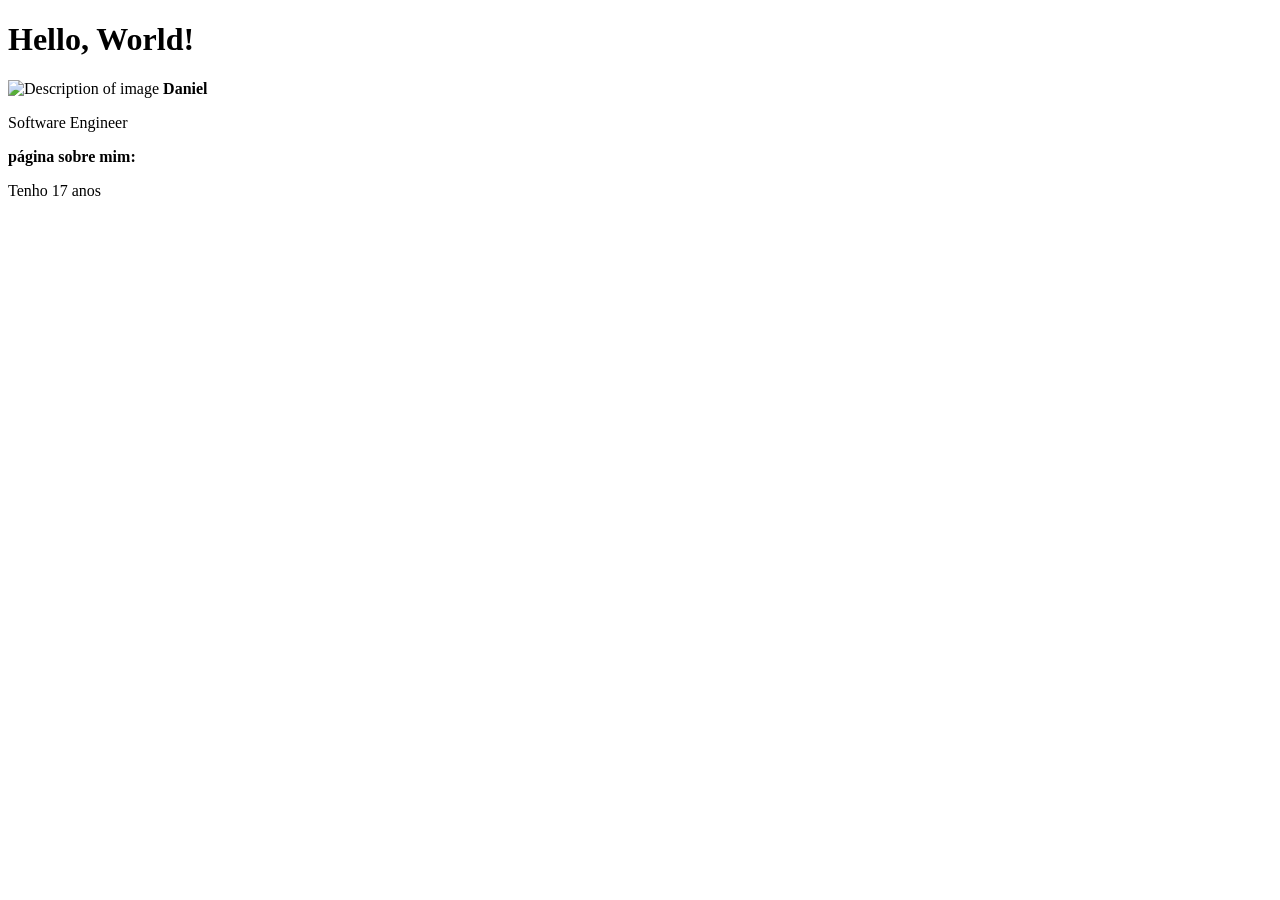
==== index.html @ 21ef90a6 "commit.1" ====
<!DOCTYPE html>
<html lang="en">
<head>
    <meta charset="UTF-8">
    <meta name="viewport" content="width=device-width, initial-scale=1.0">
    <title>Document</title>

    <h1>Hello, World!</h1>

    <div class="banner">
        <div class="content">
                <div class="left">
                    <img src="image.jpg" alt="Description of image">
                    <strong>Daniel</strong>
                    <p>Software Engineer</p>
                    <div class=""right">
                        <strong>página sobre mim: </strong>
                        <p>Tenho 17 anos</p>
    </div>
</head>
<body>
    
</body>
</html>
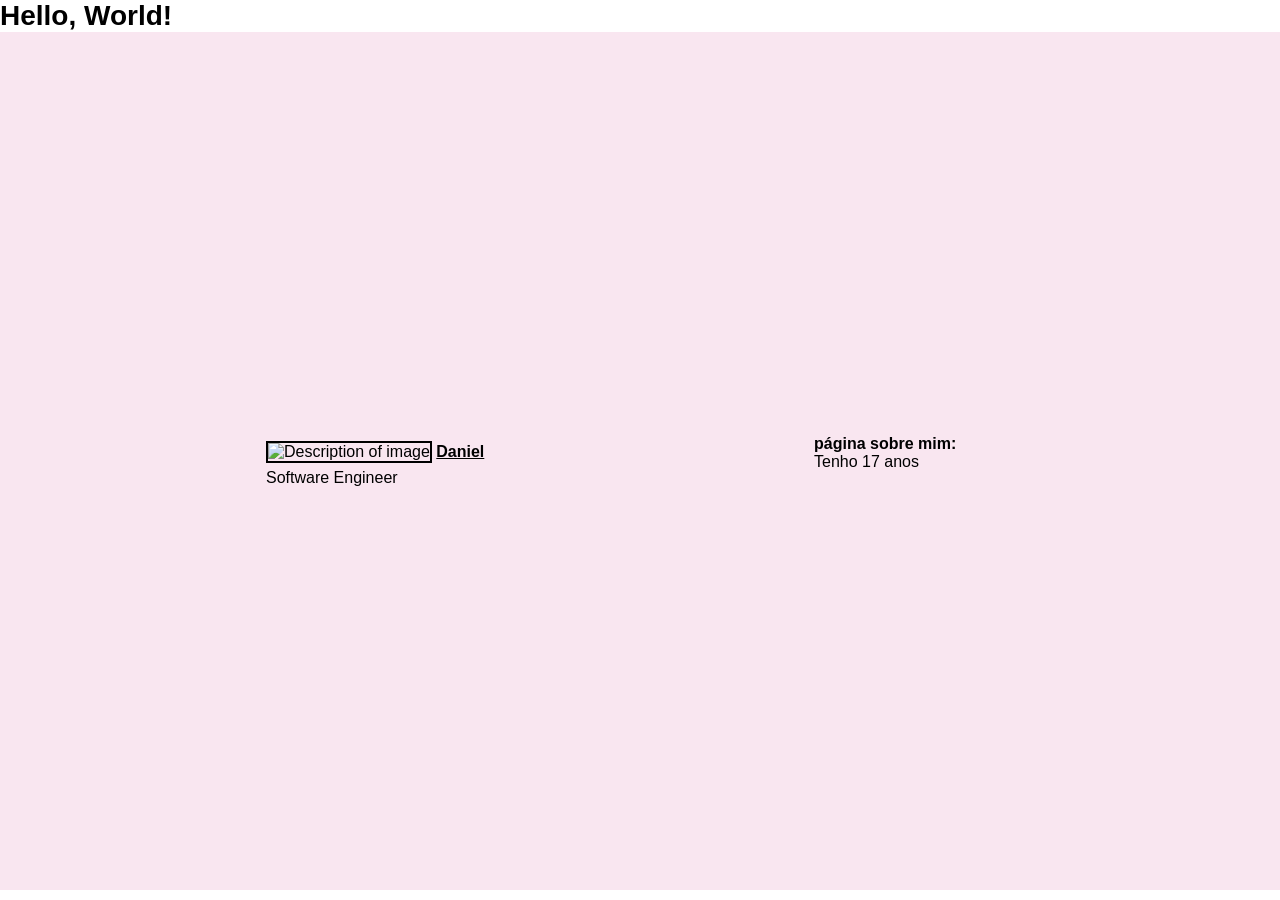
==== commit d53df62f: "commit.2" ====
--- a/index.html
+++ b/index.html
@@ -1,24 +1,25 @@
 <!DOCTYPE html>
-<html lang="en">
+<html lang="pt-BR">
 <head>
     <meta charset="UTF-8">
     <meta name="viewport" content="width=device-width, initial-scale=1.0">
     <title>Document</title>
-
+    <link rel="stylesheet" href="style.css">
+</head>
+<body>
     <h1>Hello, World!</h1>
-
     <div class="banner">
         <div class="content">
-                <div class="left">
-                    <img src="image.jpg" alt="Description of image">
-                    <strong>Daniel</strong>
-                    <p>Software Engineer</p>
-                    <div class=""right">
-                        <strong>página sobre mim: </strong>
-                        <p>Tenho 17 anos</p>
+            <div class="left">
+                <img src="image.jpg" alt="Description of image">
+                <strong>Daniel</strong>
+                <p>Software Engineer</p>
+            </div>
+            <div class="right">
+                <strong>página sobre mim: </strong>
+                <p>Tenho 17 anos</p>
+            </div>
+        </div>
     </div>
-</head>
-<body>
-    
 </body>
 </html>
--- a/style.css
+++ b/style.css
@@ -0,0 +1,79 @@
+* {
+    box-sizing: border-box;
+    padding: 0px;
+    margin: 0px;
+}
+
+body {
+    background-color: #ffffff;
+    font-family: 'Montserrat', sans-serif;
+
+    overflow-x: hidden;
+
+}
+
+@media screen and (max-width: 600px) {
+    body {
+        background-color: #f0f0f0;
+    }
+}
+
+h1, h2, h3, h4, h5, h6 {
+    font: 700 1.75rem 'Montserrat', sans-serif;
+}
+
+nav {
+    padding: 0.625rem 0;
+    margin: 0 auto;
+    display: flex;
+    justify-content: space-between;
+    width: 100%;
+    max-width: 720px;
+
+}
+
+nav > h1 {
+    width: 24rem;
+    font-size: 1.25rem;
+}
+
+nav > ul {
+    display: flex;
+    height: 100%;
+    align-self: center;
+    justify-content: space-between;
+}
+
+.banner {
+    min-height: calc(100vh - 2.625rem);
+    width: 100%;
+    background-color: #f9e6f0;
+    display: flex;
+    justify-content: center;
+    align-items: center;
+}
+
+.banner img {
+    width: 12.5rem;
+    border: 2px solid #000;
+}
+
+.banner .content .left strong {
+    display: inline-flex;
+    margin: 0.5rem 0;
+    text-decoration: underline;
+}
+
+.banner .content {
+    width: 100%;
+    max-width: 780px;
+    gap: 4rem;
+    padding: 1rem;
+
+    display: flex;
+    justify-content: space-between;
+}
+
+.banner .content .right {
+    min-width: 12.5rem;
+}
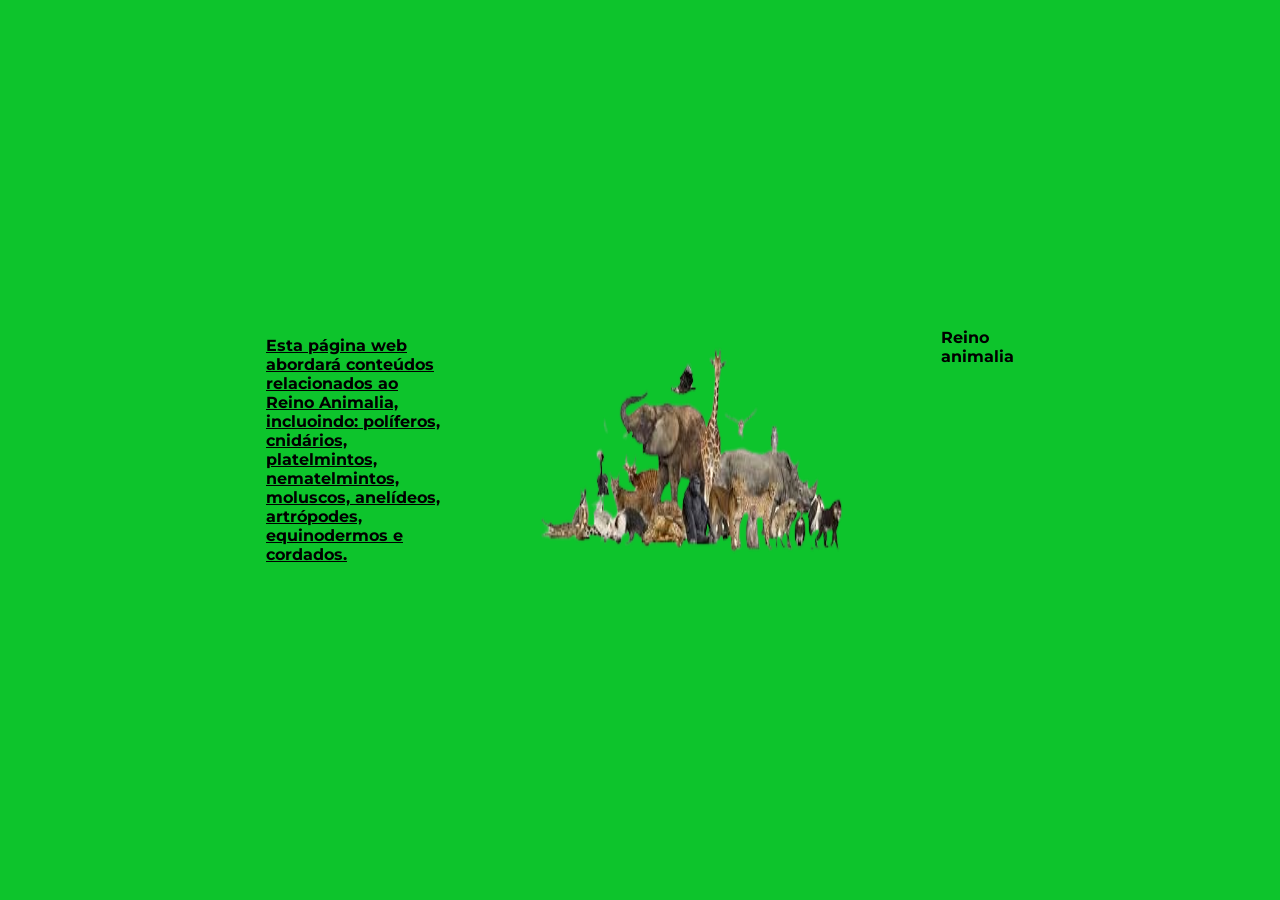
==== commit 1f3cca44: "commit.3" ====
--- a/index.html
+++ b/index.html
@@ -4,21 +4,23 @@
     <meta charset="UTF-8">
     <meta name="viewport" content="width=device-width, initial-scale=1.0">
     <title>Document</title>
-    <link rel="stylesheet" href="style.css">
+    <link rel="stylesheet" href="./style.css" />
+    <link rel="preconnect" href="https://fonts.googleapis.com" />
+    <link rel="preconnect" href="https://fonts.gstatic.com" crossorigin />
+    <link href="https://fonts.googleapis.com/css2?family=Montserrat:ital,wght@0,100..900;1,100..900&display=swap" rel="stylesheet" />
 </head>
 <body>
-    <h1>Hello, World!</h1>
     <div class="banner">
         <div class="content">
             <div class="left">
-                <img src="image.jpg" alt="Description of image">
-                <strong>Daniel</strong>
-                <p>Software Engineer</p>
+                <strong>Esta página web abordará conteúdos relacionados ao Reino Animalia, incluoindo:
+                     políferos, cnidários, platelmintos, nematelmintos, moluscos, anelídeos, artrópodes, equinodermos e cordados. </strong>
+            </div>
+               <img src="reino-animal-sem-fundo.png" alt="Minha foto" />
+                <strong>Reino animalia</strong>
             </div>
             <div class="right">
-                <strong>página sobre mim: </strong>
-                <p>Tenho 17 anos</p>
-            </div>
+                
         </div>
     </div>
 </body>
--- a/style.css
+++ b/style.css
@@ -5,17 +5,31 @@
 }
 
 body {
-    background-color: #ffffff;
+    background-color: #FFF;
     font-family: 'Montserrat', sans-serif;
 
     overflow-x: hidden;
-
 }
 
-@media screen and (max-width: 600px) {
-    body {
-        background-color: #f0f0f0;
+@media screen and (max-width: 1080px) {
+    html {
+        font-size: 93.75%;
     }
+}
+
+@media screen and (max-width: 720px) {
+    html {
+        font-size: 87.5%;
+    }
+}
+
+button {
+    cursor: pointer;
+}
+
+a {
+    color: inherit;
+    text-decoration: none;
 }
 
 h1, h2, h3, h4, h5, h6 {
@@ -25,37 +39,47 @@
 nav {
     padding: 0.625rem 0;
     margin: 0 auto;
+
     display: flex;
     justify-content: space-between;
     width: 100%;
+    height: 2.625rem;
     max-width: 720px;
-
 }
 
 nav > h1 {
-    width: 24rem;
+    width: 20rem;
     font-size: 1.25rem;
 }
 
 nav > ul {
     display: flex;
+
+    width: 100%;
     height: 100%;
     align-self: center;
-    justify-content: space-between;
+    justify-content: space-evenly;
+}
+
+nav > ul > li 
+{
+    list-style: none;
 }
 
 .banner {
-    min-height: calc(100vh - 2.625rem);
+    min-height: 100vh;
     width: 100%;
-    background-color: #f9e6f0;
+    background-color: #0dc42c;
+    position: relative;
+
     display: flex;
+    align-items: center;
     justify-content: center;
-    align-items: center;
 }
 
 .banner img {
-    width: 12.5rem;
-    border: 2px solid #000;
+    width: 30rem;
+    border: 0px solid #000;
 }
 
 .banner .content .left strong {
@@ -76,4 +100,12 @@
 
 .banner .content .right {
     min-width: 12.5rem;
+    align-self: center;
+}
+
+
+.banner .content .left {
+    display: flex;
+    flex-direction: column;
+    align-items: center;
 }
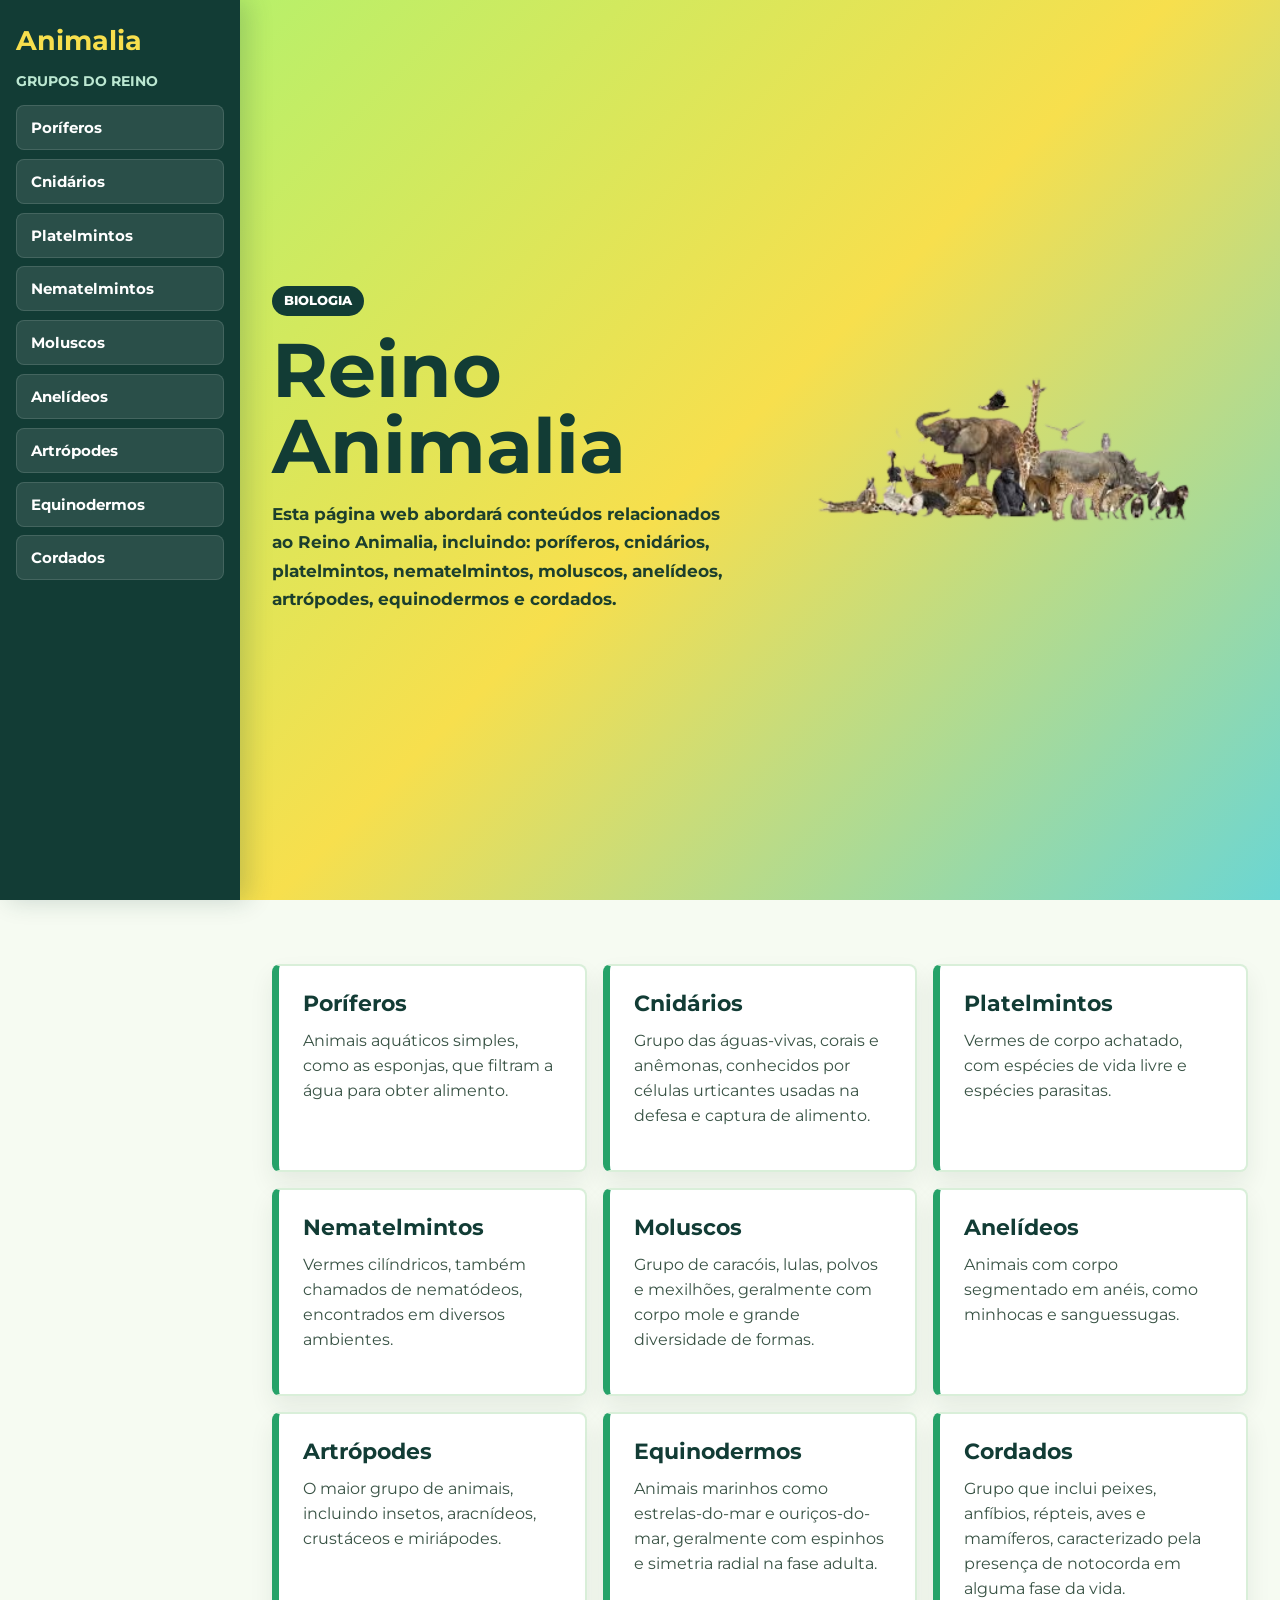
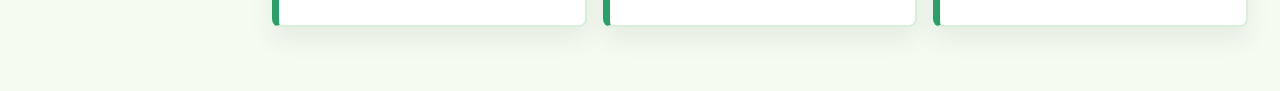
==== commit 344faad6: "commit.4" ====
--- a/index.html
+++ b/index.html
@@ -3,25 +3,95 @@
 <head>
     <meta charset="UTF-8">
     <meta name="viewport" content="width=device-width, initial-scale=1.0">
-    <title>Document</title>
+    <title>Reino Animalia</title>
     <link rel="stylesheet" href="./style.css" />
     <link rel="preconnect" href="https://fonts.googleapis.com" />
     <link rel="preconnect" href="https://fonts.gstatic.com" crossorigin />
     <link href="https://fonts.googleapis.com/css2?family=Montserrat:ital,wght@0,100..900;1,100..900&display=swap" rel="stylesheet" />
 </head>
 <body>
-    <div class="banner">
-        <div class="content">
-            <div class="left">
-                <strong>Esta página web abordará conteúdos relacionados ao Reino Animalia, incluoindo:
-                     políferos, cnidários, platelmintos, nematelmintos, moluscos, anelídeos, artrópodes, equinodermos e cordados. </strong>
+    <aside class="side-menu" aria-label="Menu dos grupos do Reino Animalia">
+        <h2>Animalia</h2>
+        <span>Grupos do reino</span>
+
+        <nav>
+            <a href="#poriferos">Poríferos</a>
+            <a href="#cnidarios">Cnidários</a>
+            <a href="#platelmintos">Platelmintos</a>
+            <a href="#nematelmintos">Nematelmintos</a>
+            <a href="#moluscos">Moluscos</a>
+            <a href="#anelideos">Anelídeos</a>
+            <a href="#artropodes">Artrópodes</a>
+            <a href="#equinodermos">Equinodermos</a>
+            <a href="#cordados">Cordados</a>
+        </nav>
+    </aside>
+
+    <main class="page-content">
+        <section class="banner" id="inicio">
+            <div class="content">
+                <div class="left">
+                    <span class="eyebrow">Biologia</span>
+                    <h1>Reino Animalia</h1>
+                    <strong>
+                        Esta página web abordará conteúdos relacionados ao Reino Animalia, incluindo:
+                        poríferos, cnidários, platelmintos, nematelmintos, moluscos, anelídeos,
+                        artrópodes, equinodermos e cordados.
+                    </strong>
+                </div>
+
+                <div class="right">
+                    <img src="reino-animal-sem-fundo.png" alt="Ilustração do Reino Animalia" />
+                </div>
             </div>
-               <img src="reino-animal-sem-fundo.png" alt="Minha foto" />
-                <strong>Reino animalia</strong>
-            </div>
-            <div class="right">
-                
-        </div>
-    </div>
+        </section>
+
+        <section class="animal-sections" aria-label="Seções dos grupos animais">
+            <article class="animal-section" id="poriferos">
+                <h2>Poríferos</h2>
+                <p>Animais aquáticos simples, como as esponjas, que filtram a água para obter alimento.</p>
+            </article>
+
+            <article class="animal-section" id="cnidarios">
+                <h2>Cnidários</h2>
+                <p>Grupo das águas-vivas, corais e anêmonas, conhecidos por células urticantes usadas na defesa e captura de alimento.</p>
+            </article>
+
+            <article class="animal-section" id="platelmintos">
+                <h2>Platelmintos</h2>
+                <p>Vermes de corpo achatado, com espécies de vida livre e espécies parasitas.</p>
+            </article>
+
+            <article class="animal-section" id="nematelmintos">
+                <h2>Nematelmintos</h2>
+                <p>Vermes cilíndricos, também chamados de nematódeos, encontrados em diversos ambientes.</p>
+            </article>
+
+            <article class="animal-section" id="moluscos">
+                <h2>Moluscos</h2>
+                <p>Grupo de caracóis, lulas, polvos e mexilhões, geralmente com corpo mole e grande diversidade de formas.</p>
+            </article>
+
+            <article class="animal-section" id="anelideos">
+                <h2>Anelídeos</h2>
+                <p>Animais com corpo segmentado em anéis, como minhocas e sanguessugas.</p>
+            </article>
+
+            <article class="animal-section" id="artropodes">
+                <h2>Artrópodes</h2>
+                <p>O maior grupo de animais, incluindo insetos, aracnídeos, crustáceos e miriápodes.</p>
+            </article>
+
+            <article class="animal-section" id="equinodermos">
+                <h2>Equinodermos</h2>
+                <p>Animais marinhos como estrelas-do-mar e ouriços-do-mar, geralmente com espinhos e simetria radial na fase adulta.</p>
+            </article>
+
+            <article class="animal-section" id="cordados">
+                <h2>Cordados</h2>
+                <p>Grupo que inclui peixes, anfíbios, répteis, aves e mamíferos, caracterizado pela presença de notocorda em alguma fase da vida.</p>
+            </article>
+        </section>
+    </main>
 </body>
-</html>+</html>
--- a/style.css
+++ b/style.css
@@ -1,13 +1,17 @@
 * {
     box-sizing: border-box;
-    padding: 0px;
-    margin: 0px;
+    padding: 0;
+    margin: 0;
+}
+
+html {
+    scroll-behavior: smooth;
 }
 
 body {
-    background-color: #FFF;
+    background-color: #f6fbf2;
+    color: #163322;
     font-family: 'Montserrat', sans-serif;
-
     overflow-x: hidden;
 }
 
@@ -36,76 +40,244 @@
     font: 700 1.75rem 'Montserrat', sans-serif;
 }
 
-nav {
-    padding: 0.625rem 0;
-    margin: 0 auto;
-
-    display: flex;
-    justify-content: space-between;
-    width: 100%;
-    height: 2.625rem;
-    max-width: 720px;
-}
-
-nav > h1 {
-    width: 20rem;
-    font-size: 1.25rem;
-}
-
-nav > ul {
-    display: flex;
-
-    width: 100%;
-    height: 100%;
-    align-self: center;
-    justify-content: space-evenly;
-}
-
-nav > ul > li 
-{
-    list-style: none;
+.side-menu {
+    width: 15rem;
+    height: 100vh;
+    padding: 1.5rem 1rem;
+    background-color: #123c35;
+    color: #ffffff;
+    position: fixed;
+    top: 0;
+    left: 0;
+    z-index: 10;
+    display: flex;
+    flex-direction: column;
+    gap: 1rem;
+    box-shadow: 0.5rem 0 1.5rem rgba(18, 60, 53, 0.2);
+}
+
+.side-menu h2 {
+    color: #f7df4d;
+    font-size: 1.7rem;
+}
+
+.side-menu span {
+    color: #bce8d2;
+    font-size: 0.85rem;
+    font-weight: 700;
+    text-transform: uppercase;
+}
+
+.side-menu nav {
+    display: flex;
+    flex-direction: column;
+    gap: 0.55rem;
+    overflow-y: auto;
+}
+
+.side-menu a {
+    width: 100%;
+    padding: 0.75rem 0.9rem;
+    background-color: rgba(255, 255, 255, 0.1);
+    border: 1px solid rgba(255, 255, 255, 0.12);
+    border-radius: 0.5rem;
+    color: #ffffff;
+    font-size: 0.95rem;
+    font-weight: 700;
+    transition: 0.2s ease;
+}
+
+.side-menu a:hover {
+    background-color: #f7df4d;
+    color: #123c35;
+    transform: translateX(0.25rem);
+}
+
+.page-content {
+    margin-left: 15rem;
 }
 
 .banner {
     min-height: 100vh;
     width: 100%;
-    background-color: #0dc42c;
+    padding: 4rem 2rem;
+    background: linear-gradient(135deg, #b8f06a 0%, #f7df4d 48%, #6bd6d3 100%);
     position: relative;
-
     display: flex;
     align-items: center;
     justify-content: center;
 }
 
 .banner img {
-    width: 30rem;
-    border: 0px solid #000;
-}
-
-.banner .content .left strong {
-    display: inline-flex;
-    margin: 0.5rem 0;
-    text-decoration: underline;
+    width: min(28rem, 100%);
+    display: block;
 }
 
 .banner .content {
     width: 100%;
-    max-width: 780px;
-    gap: 4rem;
-    padding: 1rem;
-
-    display: flex;
+    max-width: 62rem;
+    gap: 3rem;
+    display: flex;
+    align-items: center;
     justify-content: space-between;
 }
 
+.banner .content .left {
+    width: 100%;
+    max-width: 34rem;
+    display: flex;
+    flex-direction: column;
+    gap: 1rem;
+}
+
 .banner .content .right {
-    min-width: 12.5rem;
-    align-self: center;
-}
-
-
-.banner .content .left {
-    display: flex;
-    flex-direction: column;
-    align-items: center;
-}+    width: 100%;
+    max-width: 30rem;
+}
+
+.eyebrow {
+    width: fit-content;
+    padding: 0.45rem 0.75rem;
+    background-color: #123c35;
+    border-radius: 999px;
+    color: #ffffff;
+    font-size: 0.8rem;
+    font-weight: 800;
+    text-transform: uppercase;
+}
+
+.banner h1 {
+    color: #123c35;
+    font-size: clamp(2.4rem, 6vw, 4.75rem);
+    line-height: 1;
+}
+
+.banner strong {
+    color: #1c3f2d;
+    font-size: 1.05rem;
+    line-height: 1.7;
+}
+
+.animal-sections {
+    padding: 4rem 2rem;
+    display: grid;
+    grid-template-columns: repeat(3, minmax(0, 1fr));
+    gap: 1rem;
+}
+
+.animal-section {
+    min-height: 13rem;
+    padding: 1.5rem;
+    scroll-margin-top: 1.5rem;
+    background-color: #ffffff;
+    border: 2px solid #d9efd9;
+    border-left: 0.45rem solid #26a269;
+    border-radius: 0.5rem;
+    box-shadow: 0 0.75rem 1.5rem rgba(22, 51, 34, 0.08);
+}
+
+.animal-section h2 {
+    margin-bottom: 0.75rem;
+    color: #123c35;
+    font-size: 1.35rem;
+}
+
+.animal-section p {
+    color: #385244;
+    font-size: 0.98rem;
+    line-height: 1.6;
+}
+
+@media screen and (max-width: 980px) {
+    .side-menu {
+        width: 100%;
+        height: auto;
+        padding: 0.85rem 1rem;
+        right: 0;
+        flex-direction: row;
+        align-items: center;
+        gap: 1rem;
+    }
+
+    .side-menu h2 {
+        font-size: 1.2rem;
+        white-space: nowrap;
+    }
+
+    .side-menu span {
+        display: none;
+    }
+
+    .side-menu nav {
+        flex: 1;
+        flex-direction: row;
+        gap: 0.5rem;
+        overflow-x: auto;
+    }
+
+    .side-menu a {
+        width: auto;
+        min-width: max-content;
+        padding: 0.6rem 0.8rem;
+        font-size: 0.85rem;
+    }
+
+    .side-menu a:hover {
+        transform: translateY(-0.1rem);
+    }
+
+    .page-content {
+        margin-left: 0;
+        padding-top: 4.8rem;
+    }
+
+    .banner {
+        min-height: calc(100vh - 4.8rem);
+    }
+
+    .banner .content {
+        flex-direction: column;
+        text-align: center;
+    }
+
+    .banner .content .left {
+        align-items: center;
+    }
+
+    .animal-sections {
+        grid-template-columns: repeat(2, minmax(0, 1fr));
+    }
+
+    .animal-section {
+        scroll-margin-top: 6rem;
+    }
+}
+
+@media screen and (max-width: 620px) {
+    .side-menu {
+        align-items: flex-start;
+        flex-direction: column;
+    }
+
+    .page-content {
+        padding-top: 7.5rem;
+    }
+
+    .banner {
+        min-height: calc(100vh - 7.5rem);
+        padding: 2rem 1rem;
+    }
+
+    .banner h1 {
+        font-size: 2.7rem;
+    }
+
+    .animal-sections {
+        padding: 2rem 1rem;
+        grid-template-columns: 1fr;
+    }
+
+    .animal-section {
+        scroll-margin-top: 9rem;
+    }
+}
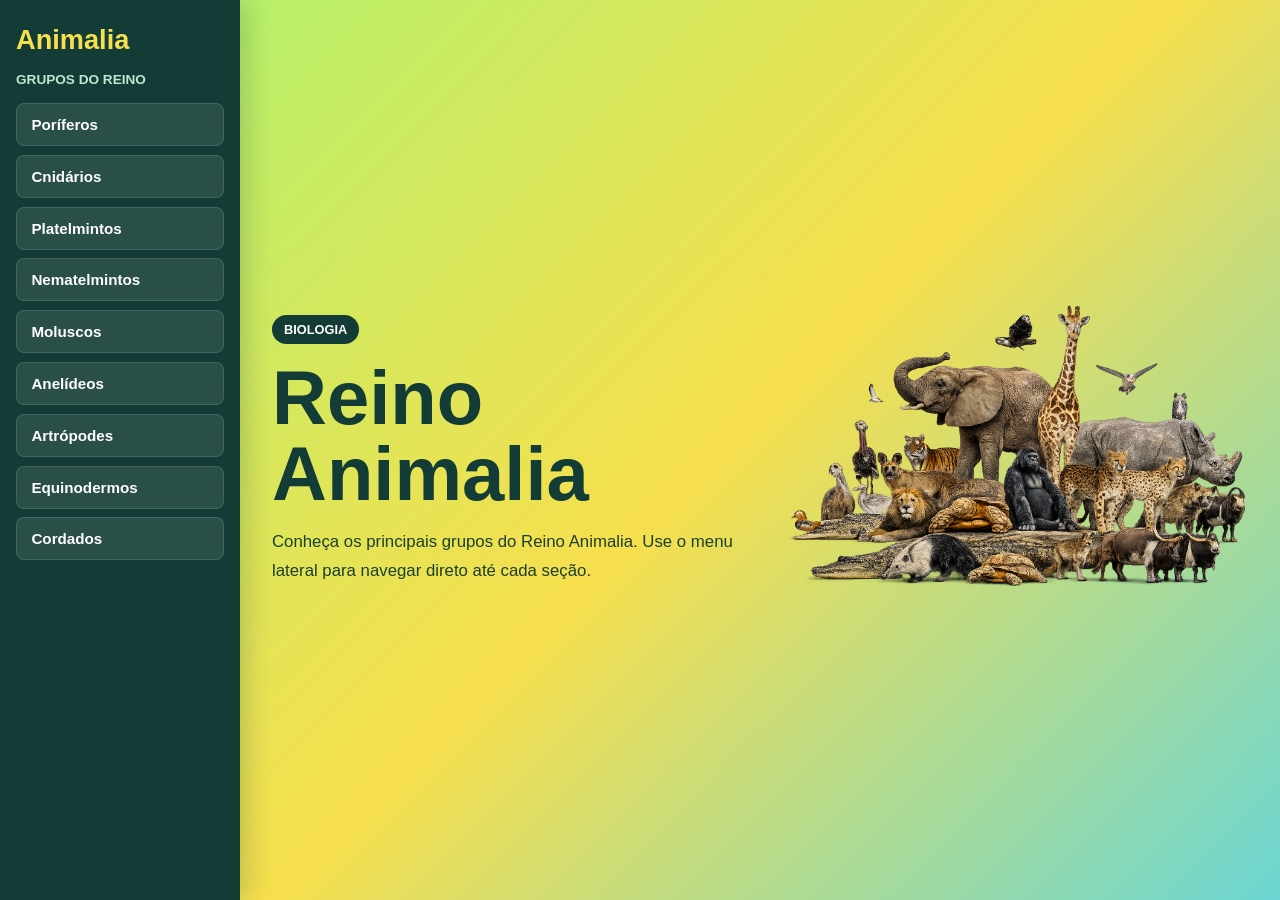
==== commit 12a8a07f: "commit.6" ====
--- a/index.html
+++ b/index.html
@@ -5,92 +5,47 @@
     <meta name="viewport" content="width=device-width, initial-scale=1.0">
     <title>Reino Animalia</title>
     <link rel="stylesheet" href="./style.css" />
-    <link rel="preconnect" href="https://fonts.googleapis.com" />
-    <link rel="preconnect" href="https://fonts.gstatic.com" crossorigin />
-    <link href="https://fonts.googleapis.com/css2?family=Montserrat:ital,wght@0,100..900;1,100..900&display=swap" rel="stylesheet" />
 </head>
 <body>
+
+        <!-- ASIDE: Define um conteúdo lateral (barra lateral). É usado aqui para o menu fixo. -->
+
     <aside class="side-menu" aria-label="Menu dos grupos do Reino Animalia">
         <h2>Animalia</h2>
+                <!-- SPAN: Uma "caixa" genérica para pequenos textos. Usado aqui para o subtítulo do menu. -->
         <span>Grupos do reino</span>
 
         <nav>
-            <a href="#poriferos">Poríferos</a>
-            <a href="#cnidarios">Cnidários</a>
-            <a href="#platelmintos">Platelmintos</a>
-            <a href="#nematelmintos">Nematelmintos</a>
-            <a href="#moluscos">Moluscos</a>
-            <a href="#anelideos">Anelídeos</a>
-            <a href="#artropodes">Artrópodes</a>
-            <a href="#equinodermos">Equinodermos</a>
-            <a href="#cordados">Cordados</a>
+            <a href="poriferos.html">Poríferos</a>
+            <a href="cnidarios.html">Cnidários</a>
+            <a href="platelmintos.html">Platelmintos</a>
+            <a href="nematelmintos.html">Nematelmintos</a>
+            <a href="moluscos.html">Moluscos</a>
+            <a href="anelideos.html">Anelídeos</a>
+            <a href="artropodes.html">Artrópodes</a>
+            <a href="equinodermos.html">Equinodermos</a>
+            <a href="cordados.html">Cordados</a>
         </nav>
     </aside>
-
+    <!-- MAIN: Indica o conteúdo PRINCIPAL e único da página. Só deve existir um por página. -->
     <main class="page-content">
+                <!-- SECTION: Divide a página em partes temáticas (como capítulos de um livro). -->
+                         <!-- ID: Um "RG" ou nome único. Serve para linkar o menu ou estilizar essa parte específica. -->
         <section class="banner" id="inicio">
             <div class="content">
                 <div class="left">
                     <span class="eyebrow">Biologia</span>
                     <h1>Reino Animalia</h1>
-                    <strong>
-                        Esta página web abordará conteúdos relacionados ao Reino Animalia, incluindo:
-                        poríferos, cnidários, platelmintos, nematelmintos, moluscos, anelídeos,
-                        artrópodes, equinodermos e cordados.
-                    </strong>
+                    <p>
+                        Conheça os principais grupos do Reino Animalia. Use o menu lateral
+                        para navegar direto até cada seção.
+                    </p>
                 </div>
 
                 <div class="right">
-                    <img src="reino-animal-sem-fundo.png" alt="Ilustração do Reino Animalia" />
+                    <img src="reino.animal-sem-fundo.png" alt="Ilustração do Reino Animalia" />
                 </div>
             </div>
-        </section>
-
-        <section class="animal-sections" aria-label="Seções dos grupos animais">
-            <article class="animal-section" id="poriferos">
-                <h2>Poríferos</h2>
-                <p>Animais aquáticos simples, como as esponjas, que filtram a água para obter alimento.</p>
-            </article>
-
-            <article class="animal-section" id="cnidarios">
-                <h2>Cnidários</h2>
-                <p>Grupo das águas-vivas, corais e anêmonas, conhecidos por células urticantes usadas na defesa e captura de alimento.</p>
-            </article>
-
-            <article class="animal-section" id="platelmintos">
-                <h2>Platelmintos</h2>
-                <p>Vermes de corpo achatado, com espécies de vida livre e espécies parasitas.</p>
-            </article>
-
-            <article class="animal-section" id="nematelmintos">
-                <h2>Nematelmintos</h2>
-                <p>Vermes cilíndricos, também chamados de nematódeos, encontrados em diversos ambientes.</p>
-            </article>
-
-            <article class="animal-section" id="moluscos">
-                <h2>Moluscos</h2>
-                <p>Grupo de caracóis, lulas, polvos e mexilhões, geralmente com corpo mole e grande diversidade de formas.</p>
-            </article>
-
-            <article class="animal-section" id="anelideos">
-                <h2>Anelídeos</h2>
-                <p>Animais com corpo segmentado em anéis, como minhocas e sanguessugas.</p>
-            </article>
-
-            <article class="animal-section" id="artropodes">
-                <h2>Artrópodes</h2>
-                <p>O maior grupo de animais, incluindo insetos, aracnídeos, crustáceos e miriápodes.</p>
-            </article>
-
-            <article class="animal-section" id="equinodermos">
-                <h2>Equinodermos</h2>
-                <p>Animais marinhos como estrelas-do-mar e ouriços-do-mar, geralmente com espinhos e simetria radial na fase adulta.</p>
-            </article>
-
-            <article class="animal-section" id="cordados">
-                <h2>Cordados</h2>
-                <p>Grupo que inclui peixes, anfíbios, répteis, aves e mamíferos, caracterizado pela presença de notocorda em alguma fase da vida.</p>
-            </article>
         </section>
     </main>
 </body>
--- a/style.css
+++ b/style.css
@@ -11,9 +11,12 @@
 body {
     background-color: #f6fbf2;
     color: #163322;
-    font-family: 'Montserrat', sans-serif;
+    font-family: Arial, Helvetica, sans-serif;
     overflow-x: hidden;
 }
+
+/* @MEDIA SCREEN AND: Define regras de "Responsividade". 
+   Diz ao navegador: "Se a tela for menor que X pixels, mude o visual para este aqui". */
 
 @media screen and (max-width: 1080px) {
     html {
@@ -27,18 +30,17 @@
     }
 }
 
-button {
-    cursor: pointer;
-}
-
 a {
     color: inherit;
     text-decoration: none;
 }
 
 h1, h2, h3, h4, h5, h6 {
-    font: 700 1.75rem 'Montserrat', sans-serif;
-}
+    font-weight: 700;
+}
+
+/* SIDE-MENU: É o nome (classe) que você deu para a caixa do menu lateral. 
+   Tudo aqui dentro controla a cor verde, a largura e a posição fixa do menu. */
 
 .side-menu {
     width: 15rem;
@@ -93,6 +95,10 @@
     transform: translateX(0.25rem);
 }
 
+/* PAGE-CONTENT: Nome da classe para o conteúdo principal. 
+   O "margin-left: 15rem" serve para empurrar o texto para a direita, 
+   evitando que ele fique escondido embaixo do menu lateral. */
+
 .page-content {
     margin-left: 15rem;
 }
@@ -109,7 +115,7 @@
 }
 
 .banner img {
-    width: min(28rem, 100%);
+    width: min(30rem, 100%);
     display: block;
 }
 
@@ -135,6 +141,9 @@
     max-width: 30rem;
 }
 
+/* EYEBROW: Nome da classe para aquele pequeno rótulo "BIOLOGIA" acima do título. 
+   O código aqui deixa ele com bordas arredondadas e fundo escuro. */
+   
 .eyebrow {
     width: fit-content;
     padding: 0.45rem 0.75rem;
@@ -152,40 +161,50 @@
     line-height: 1;
 }
 
-.banner strong {
+.banner p {
     color: #1c3f2d;
     font-size: 1.05rem;
     line-height: 1.7;
 }
 
-.animal-sections {
+.animais {
     padding: 4rem 2rem;
     display: grid;
     grid-template-columns: repeat(3, minmax(0, 1fr));
     gap: 1rem;
 }
 
-.animal-section {
+.animal {
     min-height: 13rem;
     padding: 1.5rem;
     scroll-margin-top: 1.5rem;
     background-color: #ffffff;
     border: 2px solid #d9efd9;
-    border-left: 0.45rem solid #26a269;
     border-radius: 0.5rem;
-    box-shadow: 0 0.75rem 1.5rem rgba(22, 51, 34, 0.08);
-}
-
-.animal-section h2 {
+}
+
+.animal h2 {
     margin-bottom: 0.75rem;
     color: #123c35;
     font-size: 1.35rem;
 }
 
-.animal-section p {
+.animal p {
     color: #385244;
     font-size: 0.98rem;
     line-height: 1.6;
+}
+
+.pagina {
+    min-height: 100vh;
+    padding: 4rem 2rem;
+    background-color: #f6fbf2;
+}
+
+.pagina h1 {
+    margin-bottom: 1rem;
+    color: #123c35;
+    font-size: 2.5rem;
 }
 
 @media screen and (max-width: 980px) {
@@ -244,12 +263,16 @@
         align-items: center;
     }
 
-    .animal-sections {
+    .animais {
         grid-template-columns: repeat(2, minmax(0, 1fr));
     }
 
-    .animal-section {
+    .animal {
         scroll-margin-top: 6rem;
+    }
+
+    .pagina {
+        padding: 2rem;
     }
 }
 
@@ -272,12 +295,16 @@
         font-size: 2.7rem;
     }
 
-    .animal-sections {
+    .animais {
         padding: 2rem 1rem;
         grid-template-columns: 1fr;
     }
 
-    .animal-section {
+    .animal {
         scroll-margin-top: 9rem;
     }
-}
+
+    .pagina {
+        padding: 1rem;
+    }
+}
